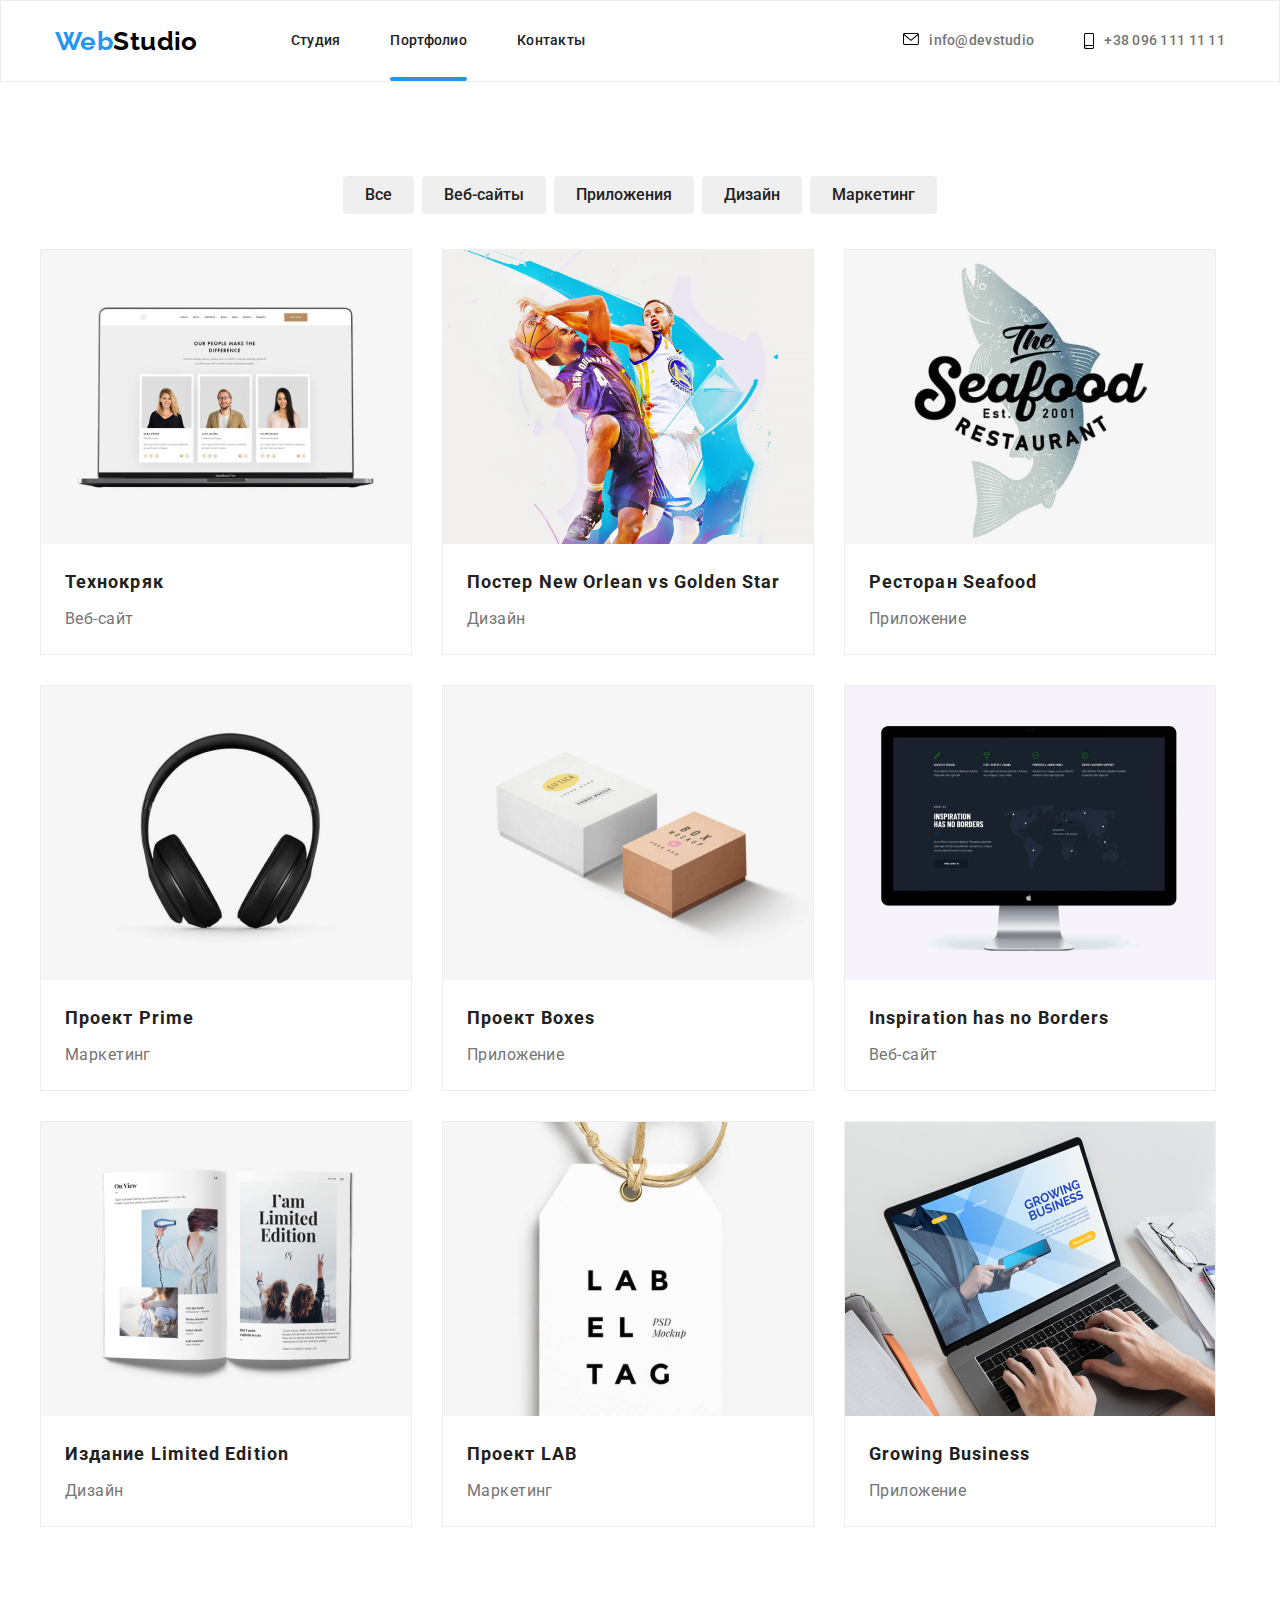
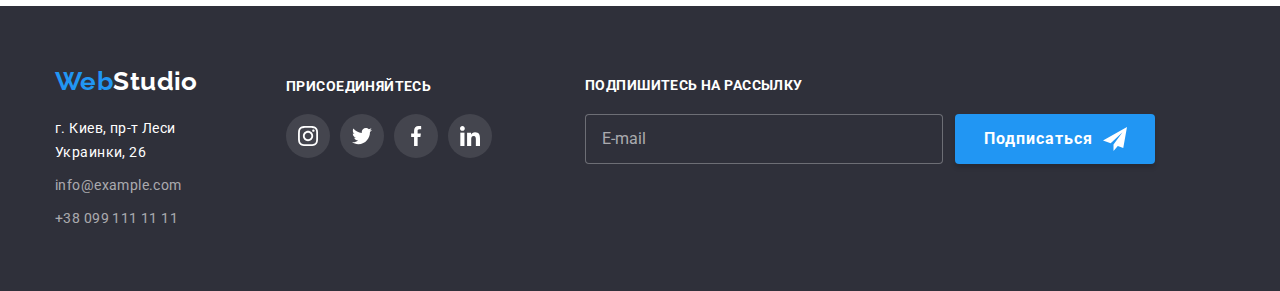
==== portfolio.html @ 0bd9d5df "goit-markup-hw-06" ====
<!DOCTYPE html>
<html lang="ru">
<head>
    <meta charset="UTF-8">
    <meta name="viewport" content="width=device-width, initial-scale=1.0">
    <link href="https://fonts.googleapis.com/css2?family=Raleway:wght@100;600&family=Roboto:wght@100;400;500;700;900&display=swap" rel="stylesheet">
    <link rel="stylesheet" href="./css/normalize.css">
    <link rel="stylesheet" href="./css/style.css">
    <title>goit-markup-hw-04</title>
</head>
<body>
    <!--ШАПКА САЙТА-->
    <header class="header">
        <div class="container">
        <nav class="navigation">
            <a class="logo link" href="index.html" lang="en"><span class="web link">Web </span>Studio</a>
            <ul class="navigation-list list">
                <li class="navigation-list-item">
                <a class="navigation-list-link link" href="index.html">Студия</a>    
                </li>
                <li class="navigation-list-item">
                <a class="navigation-list-link current  link" href="portfolio.html">Портфолио</a> 
                </li>
                <li class="navigation-list-item">
                <a class="navigation-list-link link" href="">Контакты</a> 
                </li>
            </ul>
        </nav>
        <div class="header-ul">
        <ul class="header-adress list">
            <li class="header-adress-link link">
                <a class="header-adress mail link" href="mailto:info@devstudio">
                    <svg class="envelope header-adress-link-item-svg">
                        <use href="./images/symbol-defs.svg#envelope"></use>
                    </svg>
                    info@devstudio</a>
            </li>
            <li  class="header-adress-link link">
                <a class="header-adress link" href="tel:380961111111">
                    <svg class="smartphone header-adress-link-item-svg">
                        <use href="./images/symbol-defs.svg#smartphone"></use>
                    </svg>
                    +38 096 111 11 11</a>
            </li>
        </ul>
        </div>
        </div>
    </header>
    <main>
        <div class="container">
        <section class="our-work-section">
        <h1 hidden>Наши работы</h1>
        <ul class="our-work-list list">
            <li class="our-work-link">
                <button class="button-our-work">Все</button>
            </li>
            <li class="our-work-link">
                <button class="button-our-work">Веб-сайты</button>
            </li>
            <li class="our-work-link">
                <button class="button-our-work">Приложения</button>
            </li>
            <li class="our-work-link">
                <button class="button-our-work">Дизайн</button>
            </li>
            <li class="our-work-link">
                <button class="button-our-work">Маркетинг</button>
            </li>
        </ul>
        </section>
        <section class="all-work-section">
        <h1 hidden>Все работы</h1>
        <ul class="all-work-list list">
            <li class="all-work-link">
                <a class="all-work-link-cont link" href="">
                <div class="all-work-img-text">
                <img class="all-work-img" src="./images/Технокряк.jpg" alt="Технокряк">
                <div class="all-text">
                    <p class="all-text-text">Технокряк это современная площадка распространения коронавируса. Компании используют эту платформу для цифрового шпионажа и атак на защищённые сервера конкурентов.</p>
                 </div>
            </div>
                <h2 class="all-work">Технокряк</h2>
                <p class="all-project">Веб-сайт</p>
                 </a>
            </li>
            <li class="all-work-link">
                <a class="all-work-link-cont link" href="">
                <div class="all-work-img-text">
                <img class="all-work-img" src="./images/ПостерNewOrleanvsGoldenStar.jpg" alt="Постер New Orlean vs Golden Star">
                <div class="all-text">
                    <p class="all-text-text"></p>
                </div>
                </div>
                <h2 class="all-work">Постер New Orlean vs Golden Star</h2>
                <p class="all-project">Дизайн</p>
                </a>
            </li>
            <li class="all-work-link">
                <a class="all-work-link-cont link" href="">
                <div class="all-work-img-text">
                <img class="all-work-img" src="./images/РесторанSeafood.jpg" alt="Ресторан Seafood">
                <div class="all-text">
                    <p class="all-text-text"></p>
                </div>
                </div>
                <h2 class="all-work">Ресторан Seafood</h2>
                <p class="all-project">Приложение</p>
                </a>
            </li>
            <li class="all-work-link">
                <a class="all-work-link-cont link" href="">
                <div class="all-work-img-text">
                <img class="all-work-img" src="./images/ПроектPrime.jpg" alt="Проект Prime">
                <div class="all-text">
                    <p class="all-text-text"></p>
                </div>
                </div>
                <h2 class="all-work">Проект Prime</h2>
                <p class="all-project">Маркетинг</p>
                </a>
            </li>
            <li class="all-work-link">
                <a class="all-work-link-cont link" href="">
                <div class="all-work-img-text">
                <img class="all-work-img" src="./images/ПроектBoxes.jpg" alt="Проект Boxes">
                <div class="all-text">
                    <p class="all-text-text"></p>
                </div>
                </div>
                <h2 class="all-work">Проект Boxes</h2>
                <p class="all-project">Приложение</p>
                </a>
            </li>
            <li class="all-work-link">
                <a class="all-work-link-cont link" href="">
                <div class="all-work-img-text">
                <img class="all-work-img" src="./images/InspirationhasnoBorders.jpg" alt="Inspiration has no Borders">
                <div class="all-text">
                    <p class="all-text-text"></p>
                </div>
                </div>
                <h2 class="all-work">Inspiration has no Borders</h2>
                <p class="all-project">Веб-сайт</p>
                </a>
            </li>
            <li class="all-work-link">
                <a class="all-work-link-cont link" href="">
                <div class="all-work-img-text">
                <img class="all-work-img" src="./images/ИзданиеLimitedEdition.jpg" alt="Издание Limited Edition">
                <div class="all-text">
                    <p class="all-text-text"></p>
                </div>
                </div>
                <h2 class="all-work">Издание Limited Edition</h2>
                <p class="all-project">Дизайн</p>
                </a>
            </li>
            <li class="all-work-link">
                <a class="all-work-link-cont link" href="">
                <div class="all-work-img-text">
                <img class="all-work-img" src="./images/ПроектLAB.jpg" alt="Проект LAB">
                <div class="all-text">
                    <p class="all-text-text"></p>
                </div>
                </div>
                <h2 class="all-work">Проект LAB</h2>
                <p class="all-project">Маркетинг</p>
                </a>
            </li>
            <li class="all-work-link">
                <a class="all-work-link-cont link" href="">
                <div class="all-work-img-text">
                <img class="all-work-img" src="./images/GrowingBusiness.jpg" alt="Growing Business">
                <div class="all-text">
                    <p class="all-text-text"></p>
                </div>
                </div>
                <h2 class="all-work">Growing Business</h2>
                <p class="all-project">Приложение</p>
                </a>
            </li>
        </ul>
    </section>
        </div>
    </main>
    <footer class="footer">
        <div class="container">
            <div class="footer-cont">
                <div class="footer-adr">
        <a class="logo-footer link" href="index.html" lang="en"><span class="web link">Web </span>Studio</a>
        <ul class="footer-list list">
            <li class="footer-link">
                <address>
                <a class="adress link" href="https://goo.gl/maps/eEJU2auMTQiU7aT29" target="_blank">г. Киев, пр-т Леси Украинки, 26</a>
                </address>
            </li>
            <li class="footer-link">
                <address>
                <a class="e-mail link" href="mailto:info@example.com">info@example.com</a>
                </address>
            </li>
            <li class="footer-link">
                <address>
                <a class="tel link" href="tel:380991111111">+38 099 111 11 11</a>
                </address>
            </li>
        </ul>
                </div>
        <div class="social-footer">
        <b class="join">ПРИСОЕДИНЯЙТЕСЬ</b>
        <ul class="social-footer-list list">
             <li class="social-footer-link link">
                    <a class="social-footer-link-item" href="" aria-label="instagram">
                        <svg class="social-footer-link-item-svg">
                            <use href="./images/symbol-defs.svg#instagram"></use>
                        </svg>
                    </a>
                </li>
                <li class="social-footer-link link">
                    <a class="social-footer-link-item" href="" aria-label="twitter">
                        <svg class="social-footer-link-item-svg">
                            <use href="./images/symbol-defs.svg#twitter"></use>
                        </svg>
                    </a>
                </li>
                <li class="social-footer-link link">
                    <a class="social-footer-link-item" href="" aria-label="facebook">
                        <svg class="social-footer-link-item-svg">
                            <use href="./images/symbol-defs.svg#facebook"></use>
                        </svg>
                    </a>
                </li>
                <li class="social-footer-link link">
                    <a class="social-footer-link-item" href="" aria-label="linkedin">
                        <svg class="social-footer-link-item-svg">
                            <use href="./images/symbol-defs.svg#linkedin"></use>
                        </svg>
                    </a>
            </li>
        </ul>
        </div>
            <div class="footer-subscription">
            <form>
                <b class="footer-b">ПОДПИШИТЕСЬ НА РАССЫЛКУ</b>
                <div class="footer-subscription-button">
                <label for="signup-input" class="visually-input">E-mail</label>
                <input id="signup-input" type="email" class="footer-subscription-mail-btn" name="user email" placeholder="E-mail" required>
                <button type="submit" class="footer-subscription-btn">Подписаться
                    <svg class="footer-subscription-item">
                        <use class="footer-subscription-item-svg" href="./images/symbol-defs.svg#icon-icon-send"></use>
                    </svg>
                </button>
                </div>
            </form>
            </div>
            </div>
        </div>
    </footer>
</body>
</html>
---- css/style.css ----
body {
font-family: Roboto;
font-style: normal;
font-weight: bold;
font-size: 14px;
line-height: 1.14;
letter-spacing: 0.03em;
background-color: #ffffff;
color: #757575;
}

.link {
text-decoration: none;
display: block;
padding: 0px;
margin: 0px;
}

.list {
list-style: none;
padding: 0px;
margin: 0px;
}

img{
display: block;
}

*, *::before, *::after {
    box-sizing: border-box;
}

/*Header*/

.header{
display: flex;
align-items: center;
width: auto;
border: 1px solid #ECECEC;
}


.logo, 
.web {
font-family: Raleway;
font-style: normal;
font-weight: bold;
font-size: 26px;
line-height: 1.19;   
}

.web {
color:#2196F3;
}

.logo {
color: #000000;
}

.navigation-list-link,
.header-adress {
font-weight: 500;
letter-spacing: 0.02em;
}

.navigation-list-link {
color: #212121;
transition: color 250ms cubic-bezier(0.4, 0, 0.2, 1);
position: relative;
}

.navigation-list-link.current::after{
position: absolute;
bottom: 0;
left: 0;
display: inline-block;
content: "";
width: 100%;
height: 4px;
border-radius: 2px;
background-color:  #2196F3;
}

.header-adress {
color: #757575;
transition: color 250ms cubic-bezier(0.4, 0, 0.2, 1);
}

.navigation-list-link:hover,
.navigation-list-link:focus,
.header-adress:hover,
.header-adress:focus {
color: #2196F3;

}

.container {
width: 1200px;
padding-left: 15px;
padding-right: 15px;
margin-left: auto;
margin-right: auto;
}

.navigation-list {
display: flex;
}
.navigation-list-item:not(:last-child) {
margin-right: 50px;
}

.logo{
display: flex;
margin-right: 93px;
}

.navigation {
display: flex;
align-items: center;
}

.header .container {
display: flex;
align-items: center;
}

.header-adress {
display: flex;
}

.header-ul {
display: flex;
margin-left: auto;
}

.mail {
margin-right: 50px;
}

.navigation-list-link{
padding-top: 32px;
padding-bottom: 32px;
}

.envelope{
width: 16px;
height: 12px;;
}

.smartphone{
width: 10px;
height: 16px;
}

.header-adress-link-item-svg{
margin-right: 10px;
transition: fill 250ms cubic-bezier(0.4, 0, 0.2, 1);
}

.header-adress-link:hover .header-adress-link-item-svg{
color: #2196F3;
fill: #2196F3;
} 

.header-adress:focus 
{
color: #2196F3;
fill: #2196F3;
}

/*main Заказ услуг */

h1{
margin: 0px;
margin-block-start: 0em;
margin-block-end: 0em;
}

button{
display: block;
margin: 0;
padding: 0;
border: 0;
}

.services{
background-color: #2F303A;
background-image: linear-gradient(
rgba(47, 48, 58, 0.4),
rgba(47, 48, 58, 0.4)
),
url(../images/BGimg.jpg);
background-repeat: no-repeat;
background-position: center;
background-size: 1600px, auto;
background-size: cover;

}

.hero-title {
font-weight: 900;
font-size: 44px;
line-height: 1.36;
text-align: center;
letter-spacing: 0.06em;
text-transform: uppercase;
color: #FFFFFF;
/*background: #2F303A;*/
margin-bottom: 30px;
}

.modal-btn{
color: #ffffff;
background-color: #2196F3;
display: inline-block;
text-align: center;
padding: 10px 32px;
border-radius: 4px;
border: none;
cursor: pointer;
font-weight: 700;
font-size: 16px;
line-height: 1.87;
letter-spacing: 0.06em;
}

.hero-content {
text-align: center;
padding-top: 200px;
padding-bottom: 200px;
}

/* Модальное окно "Героя" */
.backdrop {
    /* серый фон */
    position: fixed;
    top: 0;
    left: 0;
  
    width: 100%;
    height: 100%;
  
    background-color: rgba(0, 0, 0, 0.2);
  
    transition: opacity 250ms cubic-bezier(0.4, 0, 0.2, 1);
  }
  .backdrop.is-hidden {
    opacity: 0;
    pointer-events: none;
  }
  .backdrop.is-hidden .modal {
    transform: translate(-50%) scale(1.5);
  }
  .modal {
    position: fixed;
    top: 221px;
    left: 50%;
  
    transform: translate(-50%) scale(1);
    transition: transform 250ms cubic-bezier(0.4, 0, 0.2, 1);
  
    width: 528px;
    height: 581px;
  
    background-color: #ffffff;
    border-radius: 4px;
  }
  .close {
    /* кнопка закрытия мод окна */
    position: absolute;
    top: 8px;
    right: 8px;
  
    display: flex;
    align-items: center;
    justify-content: center;
  
    width: 30px;
    height: 30px;
    margin: 0;
    padding: 0;
  
    background-color: #ffffff;
    border: 1px solid rgba(0, 0, 0, 0.1);
    border-radius: 50%;
  }
  .icon-close {
    fill:  #000000;
    transition: fill 250ms cubic-bezier(0.4, 0, 0.2, 1);
  }
  .close:hover .icon-close {
    fill: #2196f3;
  }
  .close:hover {
    cursor: pointer;
  }
  .modal > form {
    box-sizing: content-box;
  
    width: 448px;
    padding-left: 40px;
    padding-right: 40px;
    padding-top: 40px;
    padding-bottom: 40px;
  }
  .form-title {
    display: inline-block;
  
    font-weight: 700;
    font-size: 20px;
    line-height: 1.15;
    text-align: center;
    letter-spacing: 0.03em;
  
    color: #212121;
    margin-bottom: 12px;
  }
  .form-field {
    position: relative;
  
    display: flex;
    flex-direction: column;
  
    margin-bottom: 10px;
  }
  .form-field > label {
    margin-bottom: 4px;
  
    font-size: 12px;
    line-height: 1.17;
    letter-spacing: 0.01em;
  }
  .form-field > input {
    border: 1px solid rgba(33, 33, 33, 0.2);
    border-radius: 4px;
    transition: border-color 250ms cubic-bezier(0.4, 0, 0.2, 1);
  
    padding-left: 42px;
  
    height: 40px;
  }
  .icon-input {
    position: absolute;
    bottom: 11px;
    left: 12px;
  
    fill:  #212121;
    transition: fill 250ms cubic-bezier(0.4, 0, 0.2, 1);
  }
  .form-field:hover .icon-input,
  .form-field:focus .icon-input {
    fill: #2196f3;
  }
  .form-field input:hover,
  .form-field > textarea:hover,
  .form-field input:focus,
  .form-field > textarea:focus {
    border-color: #2196f3;
    cursor: pointer;
  }
  .form-field > textarea {
    width: 448px;
    height: 120px;
    resize: none;
    padding: 12px 16px 12px 16px;
    margin-bottom: 20px;
  
    border: 1px solid rgba(33, 33, 33, 0.2);
    border-radius: 4px;
    transition: border-color 250ms cubic-bezier(0.4, 0, 0.2, 1);
  }
  .form-field > textarea::placeholder {
    font-size: 12px;
    line-height: 1.17;
    letter-spacing: 0.01em;
  
    color: rgba(117, 117, 117, 0.5);
  }
  .checkbox {
    /* контейнер для галочки и текста */
    margin-bottom: 30px;
  }
  .checkbox > label {
    display: inline-block;
  
    font-size: 14px;
    line-height: 1.71;
    letter-spacing: 0.03em;
  }
  .agree-background {
    /* кастомный чекбокс */
    display: inline-block;
    position: relative;
  
    width: 16px;
    height: 15px;
    margin-right: 8px;
  
    border: 1px solid  #212121;
    border-radius: 4px;
    transition: background-color 250ms cubic-bezier(0.4, 0, 0.2, 1);
  }
  .icon-agree {
    position: absolute;
    top: -2px;
    left: -2px;
  
    fill: white;
    stroke: white;
  }
  .i-do:checked + .agree-background {
    background-color: #2196f3;
    border-color: #2196f3;
  }
  .i-do:focus + .agree-background {
    border-color: #2196f3;
  }
  .checkbox a {
    color: #2196f3;
    text-decoration: underline;
    font-size: 14px;
    line-height: 1.71;
    letter-spacing: 0.03em;
  }
  .send-button {
    display: flex;
    justify-content: center;
  }
  .send-button > button:hover {
    cursor: pointer;
    box-shadow: 0px 3px 1px rgba(0, 0, 0, 0.1), 0px 1px 2px rgba(0, 0, 0, 0.08),
      0px 2px 2px rgba(0, 0, 0, 0.12);
  }
  .hero button, .modal button[type="submit"] {
    display: inline-block;
    padding: 10px 32px;
    border: none;
    border-radius: 4px;
    color: #ffffff;
    background-color: #2196f3;
    font-weight: 700;
    font-size: 16px;
    line-height: 1.87;
}
.i-do{
visibility: hidden;
}

/*main Приоритеты компании, Виды деятельности*/

h2,
h3,
p{
margin: 0px;
padding: 0px;
}

.activities-text{
justify-content: center;
color: #FFFFFF;
text-align: center;
width: 370px;
height: 70px;
padding-top: 27px;
padding-bottom: 27px;
position: absolute;
background: rgba(47, 48, 58, 0.8);
bottom: 0%;
}


.prioriti-section{
padding-top: 94px;
padding-bottom: 94px;
}
.activities-section{
padding-bottom: 94px;
}

.prioriti-img-list{
display: flex;
justify-content: center;
margin-bottom: 27px;
}
.prioriti-img-cont{
display: flex;
justify-content: center;
text-align:center;
width: 270px;
height: 120px;
background: #F5F4FA;
border-radius: 4px;
display: flex;
justify-content : center;
align-items :center;
}

.prioriti-img-link:not(:last-child) {
margin-right: 30px;
}

.prioriti-img-item{
width: 70px;
height: 70px;
display: flex;
}

.prioriti-list{
display: flex;
justify-content: center;
}

.prioriti-link:not(:last-child){
margin-right: 30px;
}

.activities-list{
display: flex;
justify-content: center;
}

.activities-link{
position: relative;
}

.activities-link:not(:last-child) {
margin-right: 30px;
}

.heading3{
text-transform: uppercase;
color: #212121;
}

.prioriti{
font-weight: normal;
font-size: 14px;
line-height: 1.71;
}

.heading2{
font-size: 36px;
line-height: 1.17;
text-align: center;
color: #212121;
margin-bottom: 50px;


}

/*main Наши сотрудники*/
.social-profession-list {
display: flex;
justify-content: center;
margin-bottom: 30px;
}

.social-profession-link{
display: block;
justify-content: center;
}


.social-profession-link-item{
display: flex;
width: 44px;
height: 44px;  
border-radius: 100%;
justify-content: center;
align-items: center;
transition: background-color 250ms cubic-bezier(0.4, 0, 0.2, 1);
}

.social-profession-link:not(:last-child) {
margin-right: 10px;   
}

.social-profession-link:first-of-type {
margin-left: 32px;
}

.social-profession-link:last-of-type {
margin-right: 32px;
}

.social-profession-link-item-svg {
width: 20px;
height: 20px;
fill: #AFB1B8;
text-decoration: none;
display: block;
justify-content: center;
transition: fill 250ms cubic-bezier(0.4, 0, 0.2, 1);
}

.social-profession-link-item:hover .social-profession-link-item-svg,
.social-profession-link-item:focus .social-profession-link-item-svg{
fill:  #ffffff;
}

.social-profession-link-item:hover,
.social-profession-link-item:focus{
background-color: #2196F3;
}
.profession{
background-color: #E5E5E5;
padding-top: 94px;
padding-bottom: 94px;

}
.profession-list{
display: flex;
justify-content: center;
}

.profession-linl:not(:last-child){
margin-right: 30px;
}

.profession-linl{
    background: #FFFFFF;   
    box-shadow: 0px 1px 3px rgba(0, 0, 0, 0.12), 0px 1px 1px rgba(0, 0, 0, 0.14), 0px 2px 1px rgba(0, 0, 0, 0.2);
    border-radius: 0px 0px 4px 4px;
}
.profession-img {
margin-bottom: 30px;
}

.name{
font-weight: 500;
font-size: 16px;
line-height: 1.88;
text-align: center;
color: #212121;
margin-bottom: 10px;
}

.profession-name {
font-weight: normal;
font-size: 16px;
line-height: 1.88;
text-align: center;
margin-bottom: 30px;
margin-bottom: 16px;
}

/*main Клиенты*/
.client-section{
    padding-top: 94px;
    padding-bottom: 94px;
}
.client-list{
display: flex;
justify-content: center;
text-align:center;
}
.client-link-item{
width: 170px;
height: 90px;
display: flex;
justify-content : center;
align-items :center;
border: 1px solid #AFB1B8;
border-radius: 4px;
transition: border 250ms cubic-bezier(0.4, 0, 0.2, 1);
}

.client-item-svg{
fill: #AFB1B8;
transition: fill 250ms cubic-bezier(0.4, 0, 0.2, 1);
}

.client-link-item:focus .client-item-svg,
.client-link-item:hover .client-item-svg{
fill:  #2196F3;

}
.client-link-item:hover,
.client-link:focus{
border: 1px solid #2196F3;
border-radius: 4px;
}

.client-link:not(:last-child){
margin-right: 30px;
}

.logo1{
width: 44px;
height: 49px;
}

.logo2{
width: 40px;
height: 52px;
}

.logo3{
width: 41px;
height: 43px;
}

.logo4{
width: 80px;
height: 42px;
}

.logo5{
width: 59px;
height: 42px;
}

.logo6{
width: 89px;
height: 45px;
}


/*footer*/

.footer-b{
display: block;
font-weight: 700;
font-size: 14px;
line-height: 1.14;
text-transform: uppercase;
margin-bottom: 20px;
color: #ffffff;
padding-top: 12px;
}

.visually-input{
width: 370px;
margin-right: 12px;
position: absolute;
top: 0;
left: 0;
width: 1px;
height: 1px;
margin: -1px;
border: 0;
padding: 0;
clip: rect(0 0 0 0);
overflow: hidden;
}

label {
cursor: default;
}
.footer-subscription{
display: block;    
}
form {
display: block;
margin-top: 0em;
}

.footer-subscription-button{
display: flex;
}

input::placeholder{
color: rgba(255,255,255,0.6);

font-weight: normal;
font-size: 16px;
line-height: 1.25;
display: flex;
align-items: center; 
}

.footer-subscription-mail-btn {
height: 50px;
width: 358px;
padding-top: 15px;
padding-bottom: 15px;
padding-left: 16px;
background-color: #2f303a;
border: 1px solid rgba(255,255,255,0.3);
border-radius: 4px;
margin-right: 12px;
}

.footer-subscription-mail-btn:focus,
.footer-subscription-mail-btn:hover,
.footer-subscription-btn:hover,
.footer-subscription-btn:focus{
outline: none;
}

.footer-subscription-btn{
display: block;
width: 200px;
height: 50px;
background: #2196F3;
box-shadow: 0px 4px 4px rgba(0, 0, 0, 0.15);
border-radius: 4px;
font-family: Roboto;
font-style: normal;
font-weight: bold;
font-size: 16px;
line-height: 1.25;
display: flex;
align-items: center;
text-align: center;
padding-left: 29px;
letter-spacing: 0.06em;
color: #FFFFFF;
}

.footer-subscription-item{
width: 24px;
height: 24px;
fill: #ffffff;
margin-left: 10px;
}

.footer-subscription-mail-btn:focus{
    color: rgba(255,255,255,0.6);
}

.footer{
padding-top: 60px;
}

.social-footer{
    margin-right: 93px;
}
.join{
display: block;
font-family: Roboto;
font-style: normal;
font-weight: bold;
font-size: 14px;
line-height: 16px;
letter-spacing: 0.03em;
text-transform: uppercase;
color: #FFFFFF;
padding-top: 12px;
margin-bottom: 20px;
}
.social-footer-link-item-svg{
width: 20px;
height: 20px;
fill: #ffffff;
text-decoration: none;
display: block;
justify-content: center;
}


.social-footer-link-item{
display: block;
display: flex;
width: 44px;
height: 44px;  
border-radius: 100%;
justify-content: center;
align-items: center;
background: rgba(255, 255, 255, 0.1);
transition: background-color 250ms cubic-bezier(0.4, 0, 0.2, 1);
}


.social-footer-link-item:hover,
.social-footer-link-item:focus{
background-color: #2196F3;
}
.social-footer-link:not(:last-child){
margin-right: 10px;
}
    
.footer-cont{
display: flex;
margin-right: 70px;
}
.social-footer-list{
display: flex;
}
.footer-link:not(:last-child){
margin-bottom: 9px;
}


.footer-list{
padding-bottom: 60px;
margin-right: 70px;
}

.adress{
font-style: normal;
font-weight: normal;
font-size: 14px;
line-height: 1.71;
color: #ffffff;
}

.e-mail,
.tel {
font-style: normal;
font-weight: normal;
font-size: 14px;
line-height: 1.71;
color: rgba(255, 255, 255, 0.6);
}

.footer{
background: #2F303A;
}

.logo-footer{
font-family: Raleway;
font-size: 26px;
line-height: 1.19;    
color: #ffffff;
display: flex;
margin-bottom: 20px;
}

/*Portfolio*/
.our-work-section{
padding-top: 94px;
padding-bottom: 50px;
}
.img{
display: block;
}

.all-text{
position: absolute;
font-style: normal;
font-weight: normal;
font-size: 18px;
line-height: 1.56;
letter-spacing: 0.03em;
width: 370px;
height: 294px;
color: #FFFFFF;
background: rgba(33, 150, 243, 0.9);
top: 100%;
left: 0;
transition: all 250ms cubic-bezier(0.4, 0, 0.2, 1);
}

.all-text-text{
padding-top: 63px;
padding-bottom: 63px;
padding-left: 24px;
padding-right: 24px;
}
.all-work-link-cont:hover .all-text,
.all-work-link-cont:focus .all-text{
top: 0%;
}

.all-work-img-text{
margin-bottom: 20px;
position: relative;
overflow: hidden;
}

.our-work-list{
display: flex;
justify-content: center;
}

.our-work-link:not(:last-child){
margin-right: 8px;
}

.button-our-work{
font-weight: 500;
font-size: 16px;
line-height: 1.63;
text-align: center;
color: #212121;
border-radius: 4px;
padding-top: 6px;
padding-bottom: 6px;
padding-left: 22px;
padding-right: 22px;
transition: color 250ms cubic-bezier(0.4, 0, 0.2, 1);
transition: background-color 250ms cubic-bezier(0.4, 0, 0.2, 1);
}

.button-our-work:hover,
.button-our-work:focus {
background-color: #2196F3 ;
color: #ffffff;
}

.all-work-section{
padding-bottom: 94px;

}
.all-work-list{
display: flex;
flex-wrap: wrap;
margin: -15px; 
}

.all-work-link:not(:nth-child(3n+3)){
margin-right: 30px;
}

.all-work-link:nth-last-child(n+4){
margin-bottom: 30px;}


.all-work-link-cont{
border: 1px solid #EEEEEE;
transition: box-shadow 250ms cubic-bezier(0.4, 0, 0.2, 1);
}

.all-work-link-cont:hover,
.all-work-link-cont:focus {
box-shadow: 0px 1px 1px rgba(0, 0, 0, 0.12), 0px 4px 4px rgba(0, 0, 0, 0.06), 1px 4px 6px rgba(0, 0, 0, 0.16);
}

.all-work-link-cont:focus{
    box-shadow: 0px 1px 1px rgba(0, 0, 0, 0.12), 0px 4px 4px rgba(0, 0, 0, 0.06), 1px 4px 6px rgba(0, 0, 0, 0.16);
}

.all-work{
font-size: 18px;
line-height: 2;
letter-spacing: 0.06em;
color: #212121;
margin-bottom: 4px;
padding-left: 24px;
}

.all-project{
font-weight: normal;
font-size: 16px;
line-height: 1.88;
color: #757575;
padding-left: 24px;
padding-bottom: 20px;
}
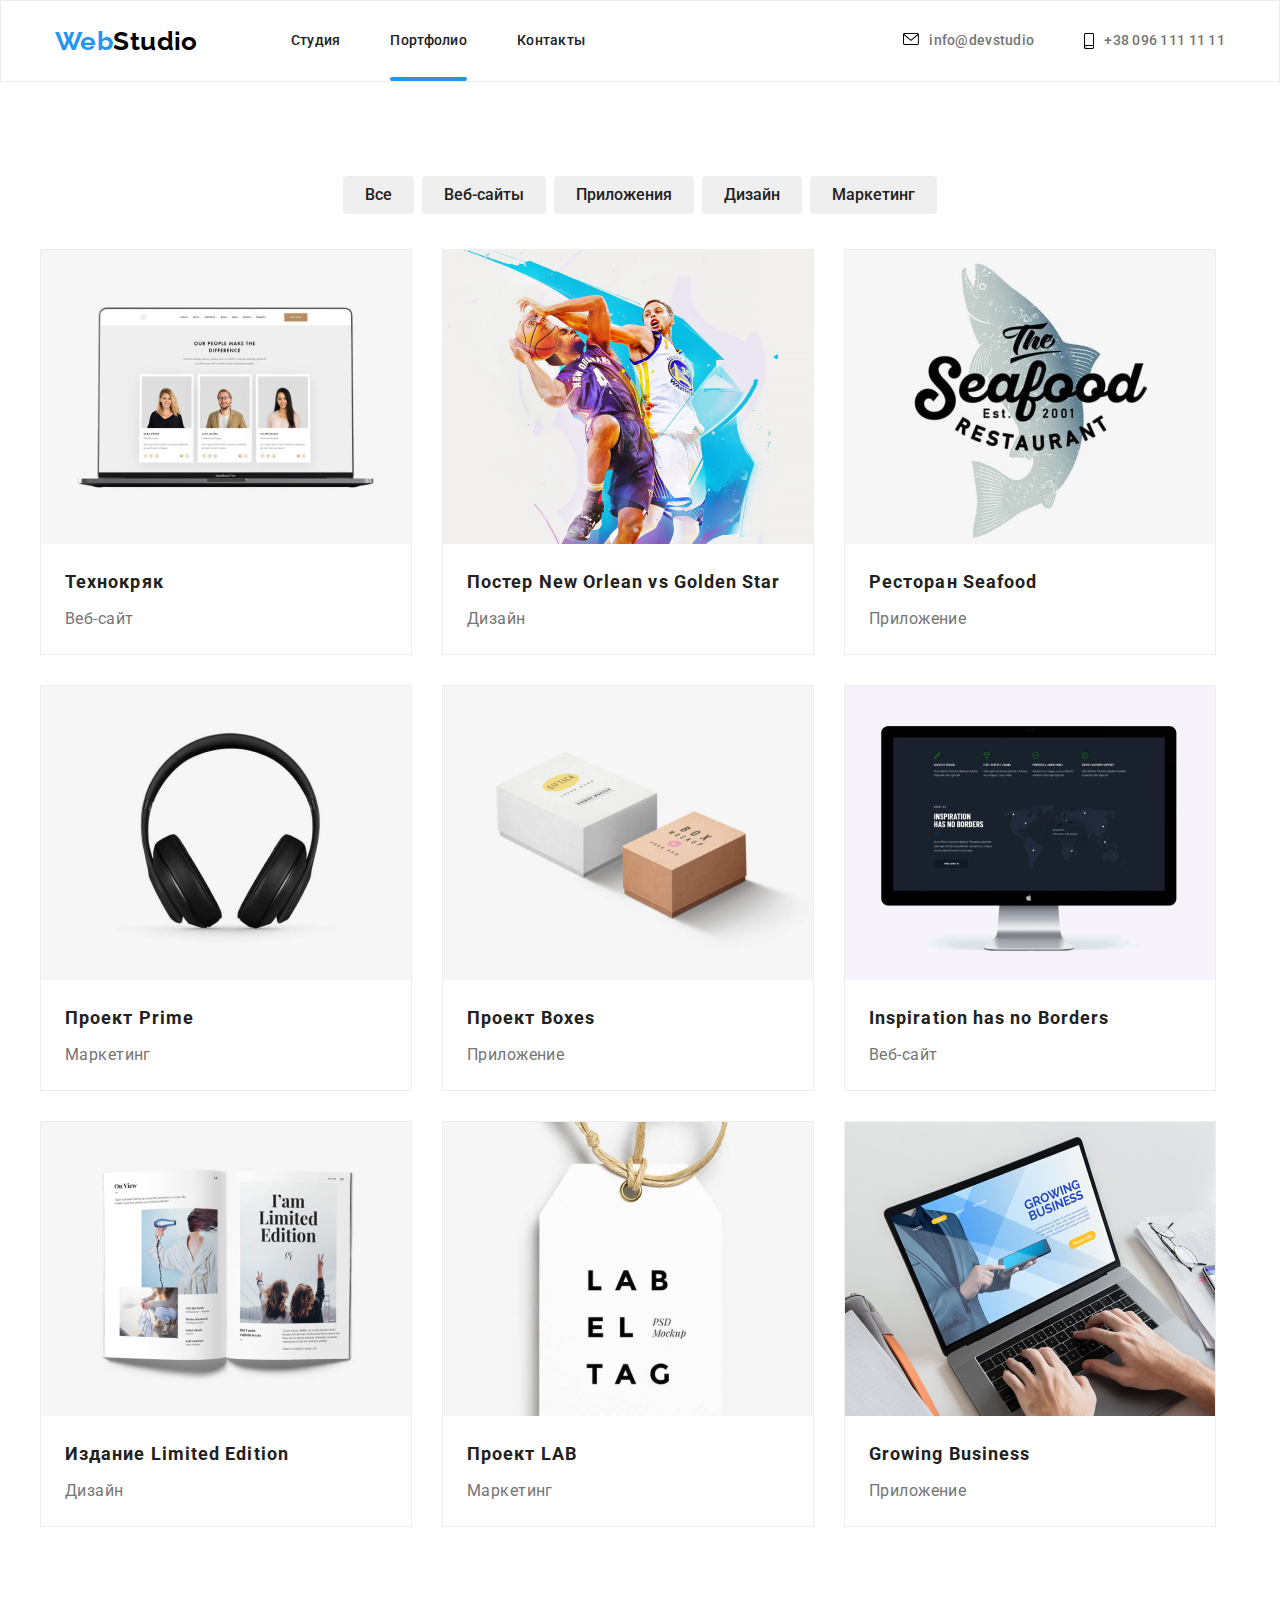
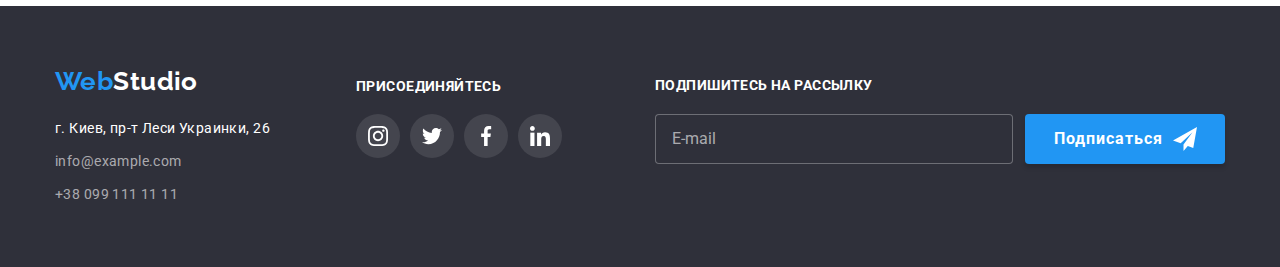
==== commit 0a00a165: "footer and modal" ====
--- a/portfolio.html
+++ b/portfolio.html
@@ -6,7 +6,7 @@
     <link href="https://fonts.googleapis.com/css2?family=Raleway:wght@100;600&family=Roboto:wght@100;400;500;700;900&display=swap" rel="stylesheet">
     <link rel="stylesheet" href="./css/normalize.css">
     <link rel="stylesheet" href="./css/style.css">
-    <title>goit-markup-hw-04</title>
+    <title>goit-markup-hw-06</title>
 </head>
 <body>
     <!--ШАПКА САЙТА-->
--- a/css/style.css
+++ b/css/style.css
@@ -653,6 +653,8 @@
 display: flex;
 justify-content: center;
 text-align:center;
+padding-inline-start: 0px;
+
 }
 .client-link-item{
 width: 170px;
@@ -884,7 +886,7 @@
 
 .footer-list{
 padding-bottom: 60px;
-margin-right: 70px;
+
 }
 
 .adress{
@@ -893,6 +895,8 @@
 font-size: 14px;
 line-height: 1.71;
 color: #ffffff;
+width: 231px;
+margin-right: 70px;
 }
 
 .e-mail,
